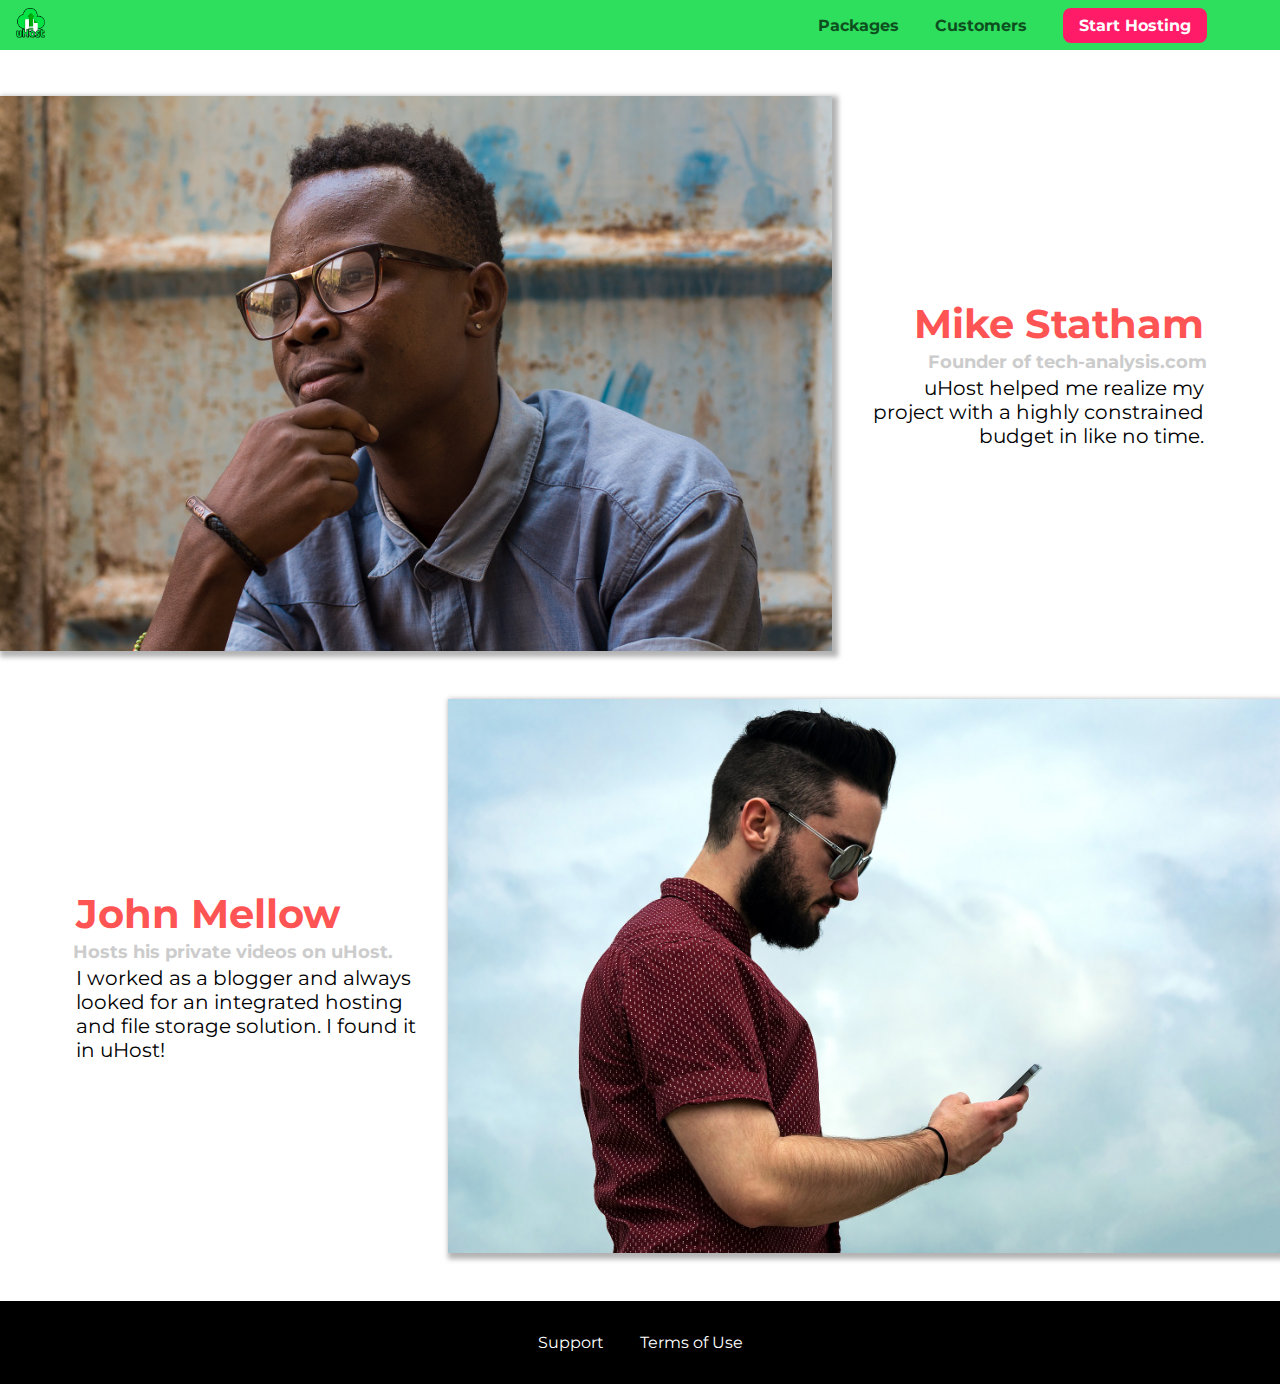
==== customers/index.html @ 7e27c3e5 "Styled packages page, linear gradient on home page" ====
<!DOCTYPE html>
<html lang="en">

<head>
    <meta charset="UTF-8">
    <meta name="viewport" content="width=device-width, initial-scale=1.0">
    <meta http-equiv="X-UA-Compatible" content="ie=edge">
    <title>uHost Customers</title>
    <link rel="shortcut icon" href="../favicon.png">
    <link href="https://fonts.googleapis.com/css?family=Anton|Montserrat:400,700" rel="stylesheet">
    <link rel="stylesheet" href="../shared.css">
    <link rel="stylesheet" href="customers.css">
</head>

<body>
    <header class="main-header">
        <div>
            <a href="../index.html" class="main-header__brand">
                <img src="../images/uhost-icon.png" alt="uHost - Your favorite hosting company">
            </a>
        </div>
        <nav class="main-nav">
            <ul class="main-nav__items">
                <li class="main-nav__item">
                    <a href="../packages/index.html">Packages</a>
                </li>
                <li class="main-nav__item">
                    <a href="index.html">Customers</a>
                </li>
                <li class="main-nav__item main-nav__item--cta">
                    <a href="start-hosting/index.html">Start Hosting</a>
                </li>
            </ul>
        </nav>
    </header>
    <main>
        <div>
            <div class="testimonial" id="customer-1">
                <div class="testimonial__image-container">
                    <img src="../images/customer-1.jpg" alt="Mike Statham - Customer" class="testimonial__image">
                </div>
                <div class="testimonial__info">
                    <h1 class="testimonial__name">Mike Statham</h1>
                    <h2 class="testimonial__subtitle">Founder of
                        <a href="tech-analysis.com">tech-analysis.com</a>
                    </h2>
                    <p class="testimonial__text">uHost helped me realize my project with a highly constrained budget in like no time.</p>
                </div>
            </div>
            <div class="testimonial" id="customer-2">

                <div class="testimonial__info">
                    <h1 class="testimonial__name">John Mellow</h1>
                    <h2 class="testimonial__subtitle">Hosts his private videos on uHost.
                    </h2>
                    <p class="testimonial__text">I worked as a blogger and always looked for an integrated hosting and file storage solution. I found
                        it in uHost!
                    </p>
                </div>
                <div class="testimonial__image-container">
                    <img src="../images/customer-2.jpg" alt="John Mellow - Customer" class="testimonial__image">
                </div>
            </div>
        </div>
    </main>
    <footer class="main-footer">
        <nav>
            <ul class="main-footer__links">
                <li class="main-footer__link">
                    <a href="#">Support</a>
                </li>
                <li class="main-footer__link">
                    <a href="#">Terms of Use</a>
                </li>
            </ul>
        </nav>
    </footer>
</body>

</html>
---- shared.css ----
* {
    box-sizing: border-box;
}

body {
    font-family: 'Montserrat', sans-serif;
    margin: 0;
}

.main-header {
    width: 100%;
    position: fixed;
    top: 0;
    left: 0;
    background: #2ddf5c;
    padding: 8px 16px;
    z-index: 1;
}

.main-header > div {
    display: inline-block;
    vertical-align: middle;
}

.main-header__brand {
    color: #0e4f1f;
    text-decoration: none;
    font-weight: bold;
    font-size: 22px;
    height: 30px;
    display: inline-block;
}

.main-header__brand img {
  height: 100%;  
}

.main-nav {
    display: inline-block;
    text-align: right;
    width: calc(100% - 74px);
    vertical-align: middle;
}

.main-nav__items {
    margin: 0;
    padding: 0;
    list-style: none;
}

.main-nav__item {
    display: inline-block;
    margin: 0 16px;
}

.main-nav__item a {
    text-decoration: none;
    color: #0e4f1f;
    font-weight: bold;
    padding: 3px 0;
}

.main-nav__item a:hover,
.main-nav__item a:active {
    color: white;
    border-bottom: 5px solid white;
}

.main-nav__item--cta a {
    color: white;
    background: #ff1b68;
    padding: 8px 16px;
    border-radius: 8px;
}

.main-nav__item--cta a:hover,
.main-nav__item--cta a:active {
    color: #ff1b68;
    background: white;
    border: none;
}

.main-footer {
    background: black;
    padding: 32px;
    margin-top: 48px;
}

.main-footer__links {
    list-style: none;
    margin: 0;
    padding: 0;
    text-align: center;
}

.main-footer__link {
    display: inline-block;
    margin: 0 16px;
}

.main-footer__link a {
    color: white;
    text-decoration: none;
}

.main-footer__link a:hover,
.main-footer__link a:active {
    color: #ccc;
}

.button {
    background: #0e4f1f;
    color: white;
    font: inherit;
    border: 1.5px solid #0e4f1f;
    padding: 8px;
    border-radius: 8px;
    font-weight: bold;
    cursor: pointer;
}

.button:hover,
.button:active {
    background: white;
    color: #0e4f1f;
}

.button:focus {
    outline: none;
}
---- customers/customers.css ----
.testimonial {
  font-size: 20px;
  margin: 48px 0;
}

.testimonial__list {
  width: 80%;
  margin: auto;
}

.testimonial:first-of-type {
  margin-top: 96px;
}

.testimonial__image-container {
  width: 65%;
  display: inline-block;
  vertical-align: middle;
  box-shadow: 3px 3px 5px 3px rgba(0,0,0,0.3);
}

.testimonial__image {
  width: 100%;
  vertical-align: top;
}

.testimonial__info {
  text-align: right;
  padding: 14px;
  display: inline-block;
  vertical-align: middle;
  width: 30%;
}

#customer-2.testimonial {
  text-align: right;
}

#customer-2 .testimonial__info {
  text-align: left;
}

.testimonial__name {
  margin: 3px;
  color: #ff5454;
}

.testimonial__subtitle {
  margin: 0;
  font-size: 18px;
  color: #ccc;
}

.testimonial__subtitle a {
  color: inherit;
  text-decoration: none;
}

.testimonial__subtitle a:hover,
.testimonial__subtitle a:active {
  color: #7a7a7a;
}

.testimonial__text {
  margin: 3px;
}
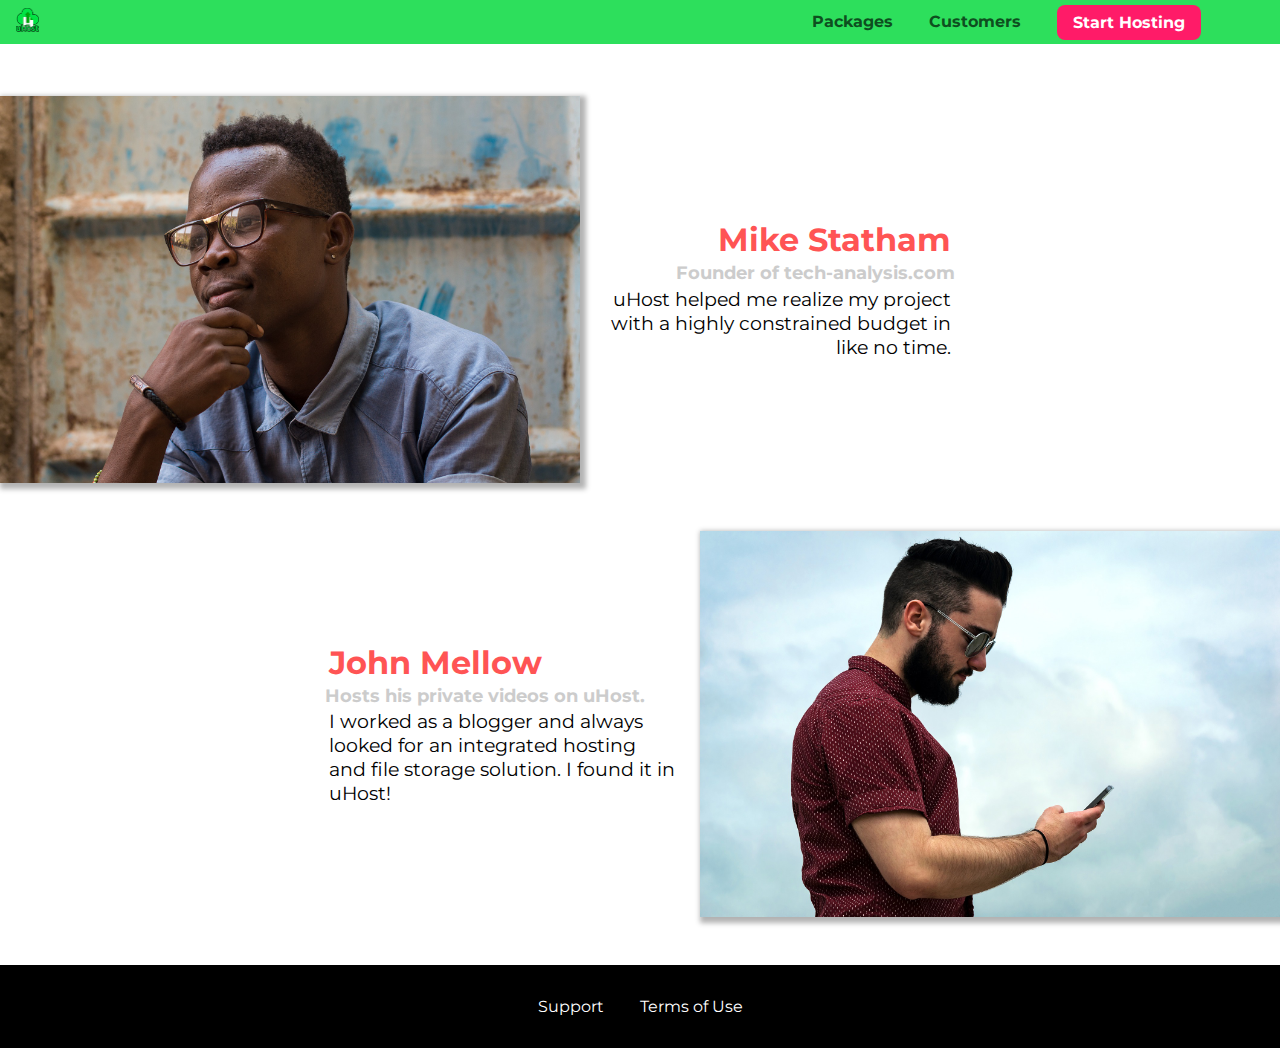
==== commit 89b99b5b: "Skipped units section, added modal window" ====
--- a/customers/index.html
+++ b/customers/index.html
@@ -13,6 +13,7 @@
 </head>
 
 <body>
+    <div class="backdrop"></div>
     <header class="main-header">
         <div>
             <a href="../index.html" class="main-header__brand">
--- a/shared.css
+++ b/shared.css
@@ -7,13 +7,24 @@
     margin: 0;
 }
 
+.backdrop {
+    position: fixed;
+    display: none;
+    top: 0;
+    left: 0;
+    z-index: 100;
+    width: 100vw;
+    height: 100vh;
+    background: rgba(0,0,0,0.5);
+}
+
 .main-header {
     width: 100%;
     position: fixed;
     top: 0;
     left: 0;
     background: #2ddf5c;
-    padding: 8px 16px;
+    padding: 0.5rem 1rem;
     z-index: 1;
 }
 
@@ -26,13 +37,15 @@
     color: #0e4f1f;
     text-decoration: none;
     font-weight: bold;
-    font-size: 22px;
-    height: 30px;
+    font-size: 1.5rem;
+    height: 1.5rem;
+    /* width: 20px; */
     display: inline-block;
 }
 
 .main-header__brand img {
-  height: 100%;  
+    height: 100%;
+    /* width: 100%; */
 }
 
 .main-nav {
@@ -50,14 +63,14 @@
 
 .main-nav__item {
     display: inline-block;
-    margin: 0 16px;
+    margin: 0 1rem;
 }
 
 .main-nav__item a {
     text-decoration: none;
     color: #0e4f1f;
     font-weight: bold;
-    padding: 3px 0;
+    padding: 0.2rem 0;
 }
 
 .main-nav__item a:hover,
@@ -69,7 +82,7 @@
 .main-nav__item--cta a {
     color: white;
     background: #ff1b68;
-    padding: 8px 16px;
+    padding: 0.5rem 1rem;
     border-radius: 8px;
 }
 
@@ -82,8 +95,8 @@
 
 .main-footer {
     background: black;
-    padding: 32px;
-    margin-top: 48px;
+    padding: 2rem;
+    margin-top: 3rem;
 }
 
 .main-footer__links {
@@ -95,7 +108,7 @@
 
 .main-footer__link {
     display: inline-block;
-    margin: 0 16px;
+    margin: 0 1rem;
 }
 
 .main-footer__link a {
@@ -113,7 +126,7 @@
     color: white;
     font: inherit;
     border: 1.5px solid #0e4f1f;
-    padding: 8px;
+    padding: 0.5rem;
     border-radius: 8px;
     font-weight: bold;
     cursor: pointer;
--- a/customers/customers.css
+++ b/customers/customers.css
@@ -1,67 +1,70 @@
 .testimonial {
-  font-size: 20px;
-  margin: 48px 0;
-}
+    font-size: 1.2rem;
+    margin: 3rem 0;
+  }
+  
+  .testimonial__list {
+    width: 80%;
+    margin: auto;
+  }
+  
+  .testimonial:first-of-type {
+    margin-top: 6rem;
+  }
 
-.testimonial__list {
-  width: 80%;
-  margin: auto;
-}
+  .testimonial__image-container {
+    width: 65%;
+    max-width: 580px;
+    display: inline-block;
+    vertical-align: middle;
+    box-shadow: 3px 3px 5px 3px rgba(0,0,0,0.3);
+  }
 
-.testimonial:first-of-type {
-  margin-top: 96px;
-}
+  .testimonial__image {
+    width: 100%;
+    vertical-align: top;
+  }
+  
+  .testimonial__info {
+    text-align: right;
+    padding: 0.9rem;
+    display: inline-block;
+    vertical-align: middle;
+    width: 30%;
+  }
+  
+  #customer-2.testimonial {
+    text-align: right;
+  }
+  
+  #customer-2 .testimonial__info {
+    text-align: left;
+  }
+  
+  .testimonial__name {
+    margin: 0.2rem;
+    color: #ff5454;
+    font-size: 2rem;
+  }
+  
+  .testimonial__subtitle {
+    margin: 0;
+    font-size: 1.1rem;
+    color: #ccc;
+  }
+  
+  .testimonial__subtitle a {
+    color: inherit;
+    text-decoration: none;
+  }
+  
+  .testimonial__subtitle a:hover,
+  .testimonial__subtitle a:active {
+    color: #7a7a7a;
+  }
 
-.testimonial__image-container {
-  width: 65%;
-  display: inline-block;
-  vertical-align: middle;
-  box-shadow: 3px 3px 5px 3px rgba(0,0,0,0.3);
-}
-
-.testimonial__image {
-  width: 100%;
-  vertical-align: top;
-}
-
-.testimonial__info {
-  text-align: right;
-  padding: 14px;
-  display: inline-block;
-  vertical-align: middle;
-  width: 30%;
-}
-
-#customer-2.testimonial {
-  text-align: right;
-}
-
-#customer-2 .testimonial__info {
-  text-align: left;
-}
-
-.testimonial__name {
-  margin: 3px;
-  color: #ff5454;
-}
-
-.testimonial__subtitle {
-  margin: 0;
-  font-size: 18px;
-  color: #ccc;
-}
-
-.testimonial__subtitle a {
-  color: inherit;
-  text-decoration: none;
-}
-
-.testimonial__subtitle a:hover,
-.testimonial__subtitle a:active {
-  color: #7a7a7a;
-}
-
-.testimonial__text {
-  margin: 3px;
-}
-
+  .testimonial__text {
+    margin: 0.2rem;
+  }
+  
+  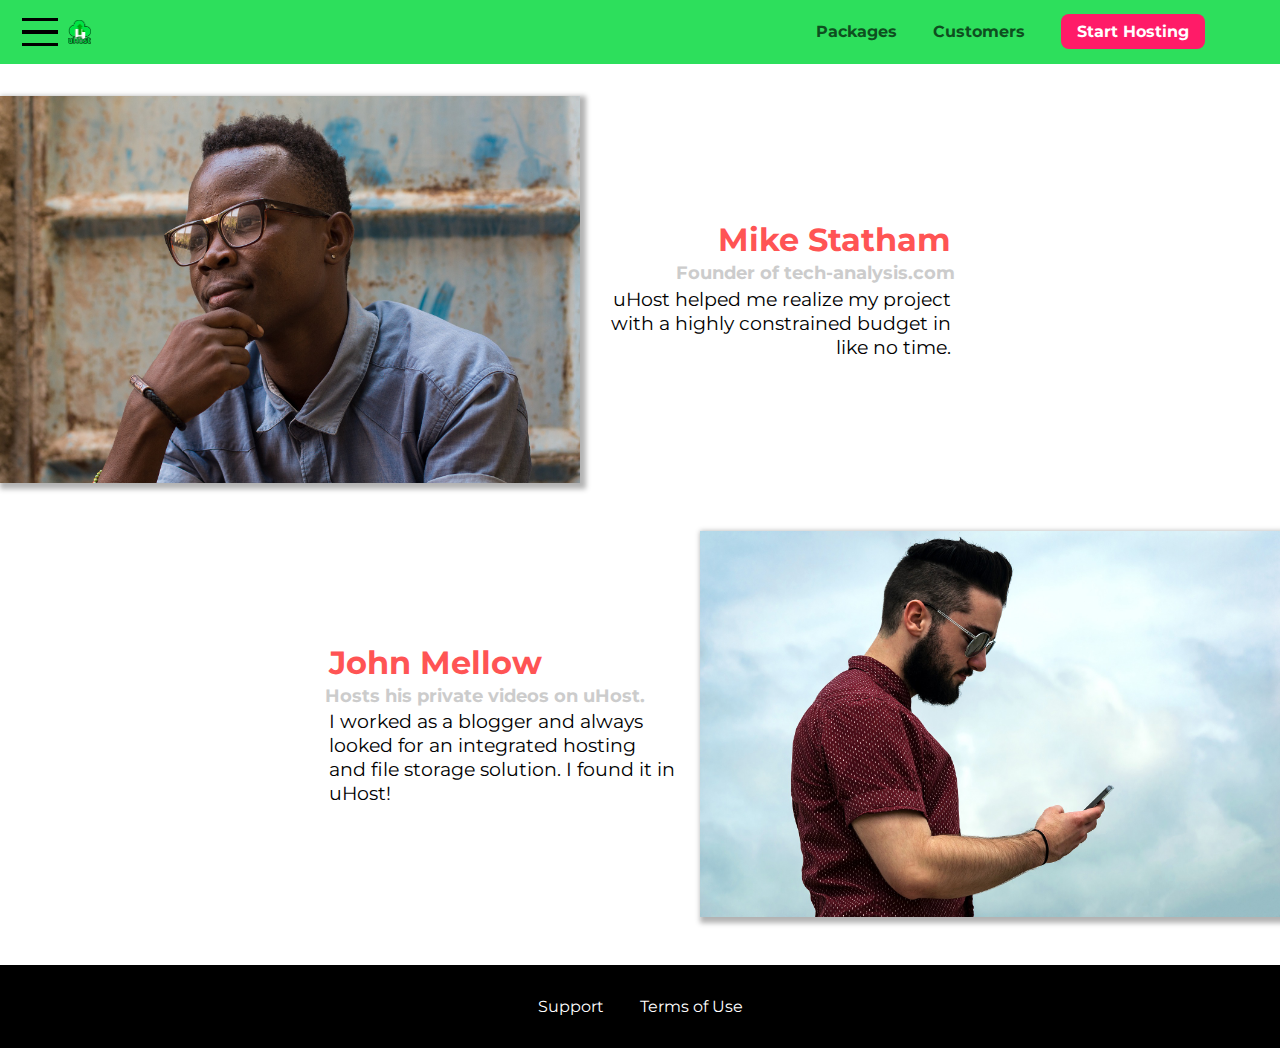
==== commit a0dcc5a6: "Added mobile nav with hamburger button" ====
--- a/customers/index.html
+++ b/customers/index.html
@@ -16,9 +16,14 @@
     <div class="backdrop"></div>
     <header class="main-header">
         <div>
-            <a href="../index.html" class="main-header__brand">
-                <img src="../images/uhost-icon.png" alt="uHost - Your favorite hosting company">
-            </a>
+          <button class="toggle-button">
+            <span class="toggle-button__bar"></span>
+            <span class="toggle-button__bar"></span>
+            <span class="toggle-button__bar"></span>
+          </button>
+          <a href="../index.html" class="main-header__brand">
+              <img src="../images/uhost-icon.png" alt="uHost - Your favorite hosting company">
+          </a>
         </div>
         <nav class="main-nav">
             <ul class="main-nav__items">
@@ -34,6 +39,19 @@
             </ul>
         </nav>
     </header>
+    <nav class="mobile-nav">
+        <ul class="mobile-nav__items">
+            <li class="mobile-nav__item">
+                <a href="../packages/index.html">Packages</a>
+            </li>
+            <li class="mobile-nav__item">
+                <a href="index.html">Customers</a>
+            </li>
+            <li class="mobile-nav__item mobile-nav__item--cta">
+                <a href="../start-hosting/index.html">Start Hosting</a>
+            </li>
+        </ul>
+      </nav>
     <main>
         <div>
             <div class="testimonial" id="customer-1">
@@ -76,6 +94,7 @@
             </ul>
         </nav>
     </footer>
+    <script src="../shared.js"></script>
 </body>
 
 </html>--- a/shared.css
+++ b/shared.css
@@ -41,6 +41,7 @@
     height: 1.5rem;
     /* width: 20px; */
     display: inline-block;
+    vertical-align: middle;
 }
 
 .main-header__brand img {
@@ -48,10 +49,33 @@
     /* width: 100%; */
 }
 
+.toggle-button {
+  width: 3rem;
+  background: transparent;
+  border: none;
+  cursor: pointer;
+  padding-top: 0;
+  padding-bottom: 0;
+  vertical-align: middle;
+}
+
+.toggle-button:focus {
+  outline: none;
+}
+
+.toggle-button__bar {
+  width: 100%;
+  height: 0.2rem;
+  background: black;
+  display: block;
+  margin: 0.6rem 0;
+}
+
+
 .main-nav {
     display: inline-block;
     text-align: right;
-    width: calc(100% - 74px);
+    width: calc(100% - 122px);
     vertical-align: middle;
 }
 
@@ -66,7 +90,8 @@
     margin: 0 1rem;
 }
 
-.main-nav__item a {
+.main-nav__item a,
+.mobile-nav__item a {
     text-decoration: none;
     color: #0e4f1f;
     font-weight: bold;
@@ -79,7 +104,8 @@
     border-bottom: 5px solid white;
 }
 
-.main-nav__item--cta a {
+.main-nav__item--cta a,
+.mobile-nav__item--cta a {
     color: white;
     background: #ff1b68;
     padding: 0.5rem 1rem;
@@ -87,7 +113,9 @@
 }
 
 .main-nav__item--cta a:hover,
-.main-nav__item--cta a:active {
+.main-nav__item--cta a:active,
+.mobile-nav__item--cta a:hover,
+.mobile-nav__item--cta a:active {
     color: #ff1b68;
     background: white;
     border: none;
@@ -141,3 +169,37 @@
 .button:focus {
     outline: none;
 }
+
+/* MOBILE NAV */
+
+.mobile-nav {
+  display: none;
+  position: fixed;
+  z-index: 101;
+  top: 0;
+  left: 0;
+  background: white;
+  width: 80%;
+  height: 100vh;
+}
+
+.mobile-nav__items {
+  width: 90%;
+  height: 100%;
+  list-style: none;
+  margin: 10% auto;
+  padding: 0;
+  text-align: center;
+}
+
+.mobile-nav__item {
+  margin: 1rem 0;
+}
+
+.mobile-nav__item a {
+  font-size: 1.5rem;
+}
+
+.open { 
+  display: block !important;
+}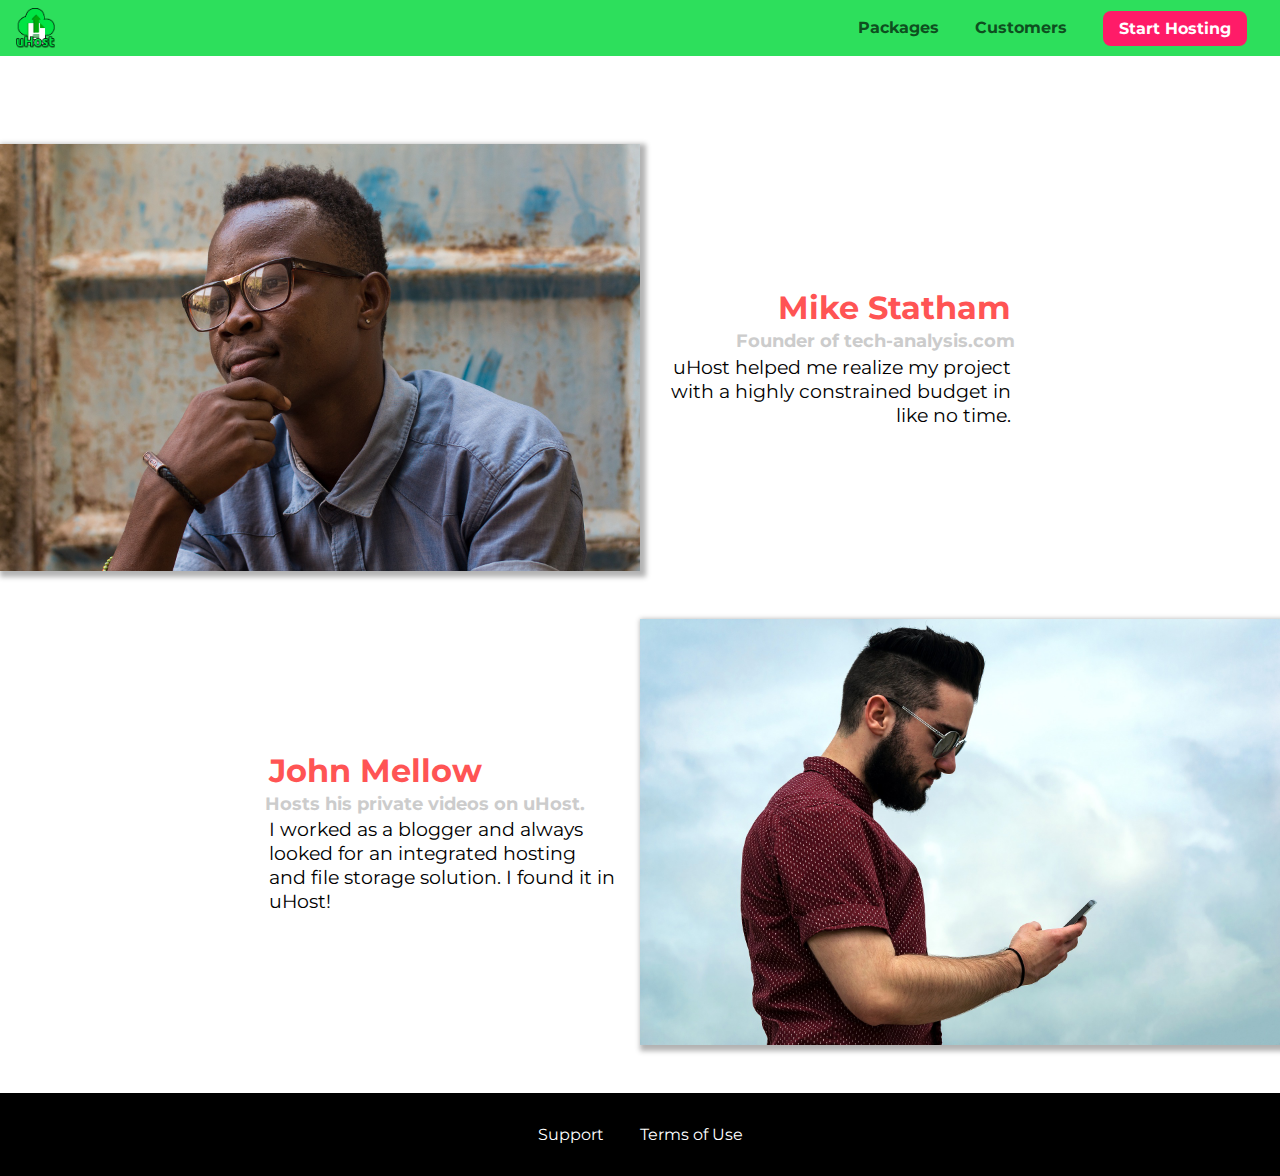
==== commit b17b7db0: "Skipped the font and text module, starting with flexbox module" ====
--- a/customers/index.html
+++ b/customers/index.html
@@ -7,7 +7,6 @@
     <meta http-equiv="X-UA-Compatible" content="ie=edge">
     <title>uHost Customers</title>
     <link rel="shortcut icon" href="../favicon.png">
-    <link href="https://fonts.googleapis.com/css?family=Anton|Montserrat:400,700" rel="stylesheet">
     <link rel="stylesheet" href="../shared.css">
     <link rel="stylesheet" href="customers.css">
 </head>
@@ -16,14 +15,14 @@
     <div class="backdrop"></div>
     <header class="main-header">
         <div>
-          <button class="toggle-button">
-            <span class="toggle-button__bar"></span>
-            <span class="toggle-button__bar"></span>
-            <span class="toggle-button__bar"></span>
-          </button>
-          <a href="../index.html" class="main-header__brand">
-              <img src="../images/uhost-icon.png" alt="uHost - Your favorite hosting company">
-          </a>
+            <button class="toggle-button">
+                <span class="toggle-button__bar"></span>
+                <span class="toggle-button__bar"></span>
+                <span class="toggle-button__bar"></span>
+            </button>
+            <a href="../index.html" class="main-header__brand">
+                <img src="../images/uhost-icon.png" alt="uHost - Your favorite hosting company">
+            </a>
         </div>
         <nav class="main-nav">
             <ul class="main-nav__items">
@@ -34,7 +33,7 @@
                     <a href="index.html">Customers</a>
                 </li>
                 <li class="main-nav__item main-nav__item--cta">
-                    <a href="start-hosting/index.html">Start Hosting</a>
+                    <a href="../start-hosting/index.html">Start Hosting</a>
                 </li>
             </ul>
         </nav>
@@ -51,7 +50,7 @@
                 <a href="../start-hosting/index.html">Start Hosting</a>
             </li>
         </ul>
-      </nav>
+    </nav>
     <main>
         <div>
             <div class="testimonial" id="customer-1">
--- a/shared.css
+++ b/shared.css
@@ -1,52 +1,45 @@
+@import url('https://fonts.googleapis.com/css?family=Roboto:100,400,900');
+@import url('https://fonts.googleapis.com/css?family=Anton');
+@import url('https://fonts.googleapis.com/css?family=Montserrat:400,700');
+
 * {
-    box-sizing: border-box;
+  box-sizing: border-box;
 }
 
 body {
-    font-family: 'Montserrat', sans-serif;
-    margin: 0;
+  font-family: "Montserrat", sans-serif;
+  margin: 0;
+}
+
+main {
+  min-height: calc(100vh - 3.5rem - 8rem);
+  margin-top: 3.5rem;
 }
 
 .backdrop {
-    position: fixed;
-    display: none;
-    top: 0;
-    left: 0;
-    z-index: 100;
-    width: 100vw;
-    height: 100vh;
-    background: rgba(0,0,0,0.5);
+  position: fixed;
+  display: none;
+  top: 0;
+  left: 0;
+  z-index: 100;
+  width: 100vw;
+  height: 100vh;
+  background: rgba(0, 0, 0, 0.5);
 }
 
 .main-header {
-    width: 100%;
-    position: fixed;
-    top: 0;
-    left: 0;
-    background: #2ddf5c;
-    padding: 0.5rem 1rem;
-    z-index: 1;
+  width: 100%;
+  position: fixed;
+  top: 0;
+  left: 0;
+  background: #2ddf5c;
+  padding: 0.5rem 1rem;
+  z-index: 1;
 }
 
 .main-header > div {
-    display: inline-block;
-    vertical-align: middle;
-}
-
-.main-header__brand {
-    color: #0e4f1f;
-    text-decoration: none;
-    font-weight: bold;
-    font-size: 1.5rem;
-    height: 1.5rem;
-    /* width: 20px; */
-    display: inline-block;
-    vertical-align: middle;
-}
-
-.main-header__brand img {
-    height: 100%;
-    /* width: 100%; */
+  display: inline-block;
+  vertical-align: middle;
 }
 
 .toggle-button {
@@ -71,106 +64,107 @@
   margin: 0.6rem 0;
 }
 
+.main-header__brand {
+  color: #0e4f1f;
+  text-decoration: none;
+  font-weight: bold;
+  height: 2.5rem;
+  /* width: 20px; */
+  display: inline-block;
+  vertical-align: middle;
+}
+
+.main-header__brand img {
+  height: 100%;
+  /* width: 100%; */
+}
 
 .main-nav {
-    display: inline-block;
-    text-align: right;
-    width: calc(100% - 122px);
-    vertical-align: middle;
+  display: none;
 }
 
 .main-nav__items {
-    margin: 0;
-    padding: 0;
-    list-style: none;
+  margin: 0;
+  padding: 0;
+  list-style: none;
 }
 
 .main-nav__item {
-    display: inline-block;
-    margin: 0 1rem;
+  display: inline-block;
+  margin: 0 1rem;
 }
 
 .main-nav__item a,
 .mobile-nav__item a {
-    text-decoration: none;
-    color: #0e4f1f;
-    font-weight: bold;
-    padding: 0.2rem 0;
+  text-decoration: none;
+  color: #0e4f1f;
+  font-weight: bold;
+  padding: 0.2rem 0;
 }
 
 .main-nav__item a:hover,
 .main-nav__item a:active {
-    color: white;
-    border-bottom: 5px solid white;
+  color: white;
+  border-bottom: 5px solid white;
 }
 
 .main-nav__item--cta a,
 .mobile-nav__item--cta a {
-    color: white;
-    background: #ff1b68;
-    padding: 0.5rem 1rem;
-    border-radius: 8px;
+  color: white;
+  background: #ff1b68;
+  padding: 0.5rem 1rem;
+  border-radius: 8px;
 }
 
 .main-nav__item--cta a:hover,
 .main-nav__item--cta a:active,
 .mobile-nav__item--cta a:hover,
 .mobile-nav__item--cta a:active {
-    color: #ff1b68;
-    background: white;
-    border: none;
+  color: #ff1b68;
+  background: white;
+  border: none;
+}
+
+@media (min-width: 40rem) {
+  .toggle-button {
+    display: none;
+  }
+
+  .main-nav {
+    display: inline-block;
+    text-align: right;
+    width: calc(100% - 44px);
+    vertical-align: middle;
+  }
 }
 
 .main-footer {
-    background: black;
-    padding: 2rem;
-    margin-top: 3rem;
+  background: black;
+  padding: 2rem;
+  margin-top: 3rem;
 }
 
 .main-footer__links {
-    list-style: none;
-    margin: 0;
-    padding: 0;
-    text-align: center;
+  list-style: none;
+  margin: 0;
+  padding: 0;
+  text-align: center;
 }
 
 .main-footer__link {
-    display: inline-block;
-    margin: 0 1rem;
+  display: block;
+  margin: 1rem 0;
 }
 
 .main-footer__link a {
-    color: white;
-    text-decoration: none;
+  color: white;
+  text-decoration: none;
 }
 
 .main-footer__link a:hover,
 .main-footer__link a:active {
-    color: #ccc;
-}
-
-.button {
-    background: #0e4f1f;
-    color: white;
-    font: inherit;
-    border: 1.5px solid #0e4f1f;
-    padding: 0.5rem;
-    border-radius: 8px;
-    font-weight: bold;
-    cursor: pointer;
-}
-
-.button:hover,
-.button:active {
-    background: white;
-    color: #0e4f1f;
-}
-
-.button:focus {
-    outline: none;
-}
-
-/* MOBILE NAV */
+  color: #ccc;
+}
 
 .mobile-nav {
   display: none;
@@ -200,6 +194,41 @@
   font-size: 1.5rem;
 }
 
-.open { 
-  display: block !important;
-}+.button {
+  background: #0e4f1f;
+  color: white;
+  font: inherit;
+  border: 1.5px solid #0e4f1f;
+  padding: 0.5rem;
+  border-radius: 8px;
+  font-weight: bold;
+  cursor: pointer;
+}
+
+.button:hover,
+.button:active {
+  background: white;
+  color: #0e4f1f;
+}
+
+.button:focus {
+  outline: none;
+}
+
+.button[disabled] {
+  cursor: not-allowed;
+  border: #a1a1a1;
+  background: #ccc;
+  color: #a1a1a1;
+} 
+
+.open {
+    display: block !important;
+}
+
+@media (min-width: 40rem) {
+  .main-footer__link {
+    display: inline-block;
+    margin: 0 1rem;
+  }
+}
--- a/customers/customers.css
+++ b/customers/customers.css
@@ -1,22 +1,19 @@
+main {
+  padding-top: 2.5rem;
+}
+
 .testimonial {
     font-size: 1.2rem;
-    margin: 3rem 0;
   }
   
-  .testimonial__list {
+  /*.testimonial__list {
     width: 80%;
     margin: auto;
-  }
-  
-  .testimonial:first-of-type {
-    margin-top: 6rem;
-  }
+  }*/
 
   .testimonial__image-container {
-    width: 65%;
-    max-width: 580px;
-    display: inline-block;
-    vertical-align: middle;
+    width: 100%;
+    max-width: 40rem;
     box-shadow: 3px 3px 5px 3px rgba(0,0,0,0.3);
   }
 
@@ -28,9 +25,6 @@
   .testimonial__info {
     text-align: right;
     padding: 0.9rem;
-    display: inline-block;
-    vertical-align: middle;
-    width: 30%;
   }
   
   #customer-2.testimonial {
@@ -66,5 +60,25 @@
   .testimonial__text {
     margin: 0.2rem;
   }
+
+  @media (min-width: 40rem) {
+    .testimonial {
+      margin: 3rem auto;
+      max-width: 1500px;
+    }
+
+    .testimonial__image-container {
+      display: inline-block;
+      vertical-align: middle;
+      width: 66%;
+    }
+
+    .testimonial__info {
+      display: inline-block;
+      vertical-align: middle;
+      width: 30%;
+    }
+    
+  }
   
   